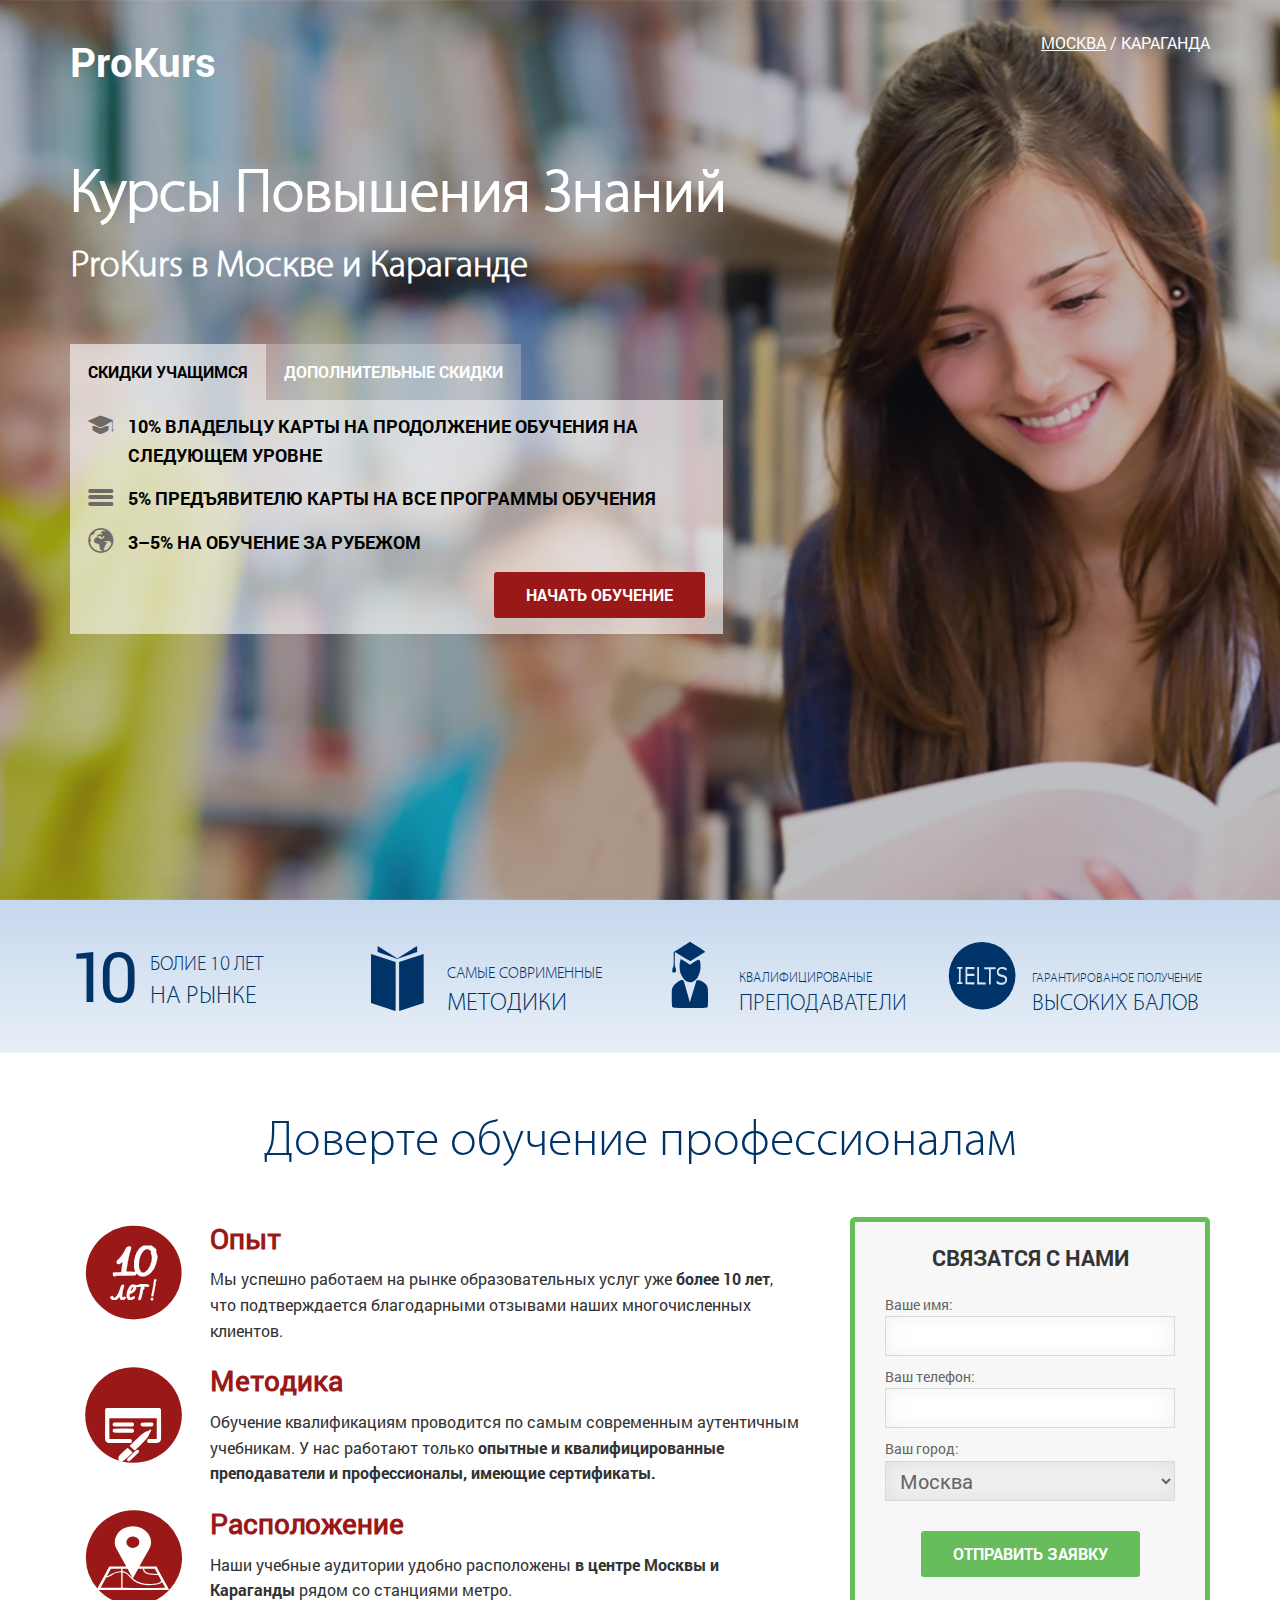
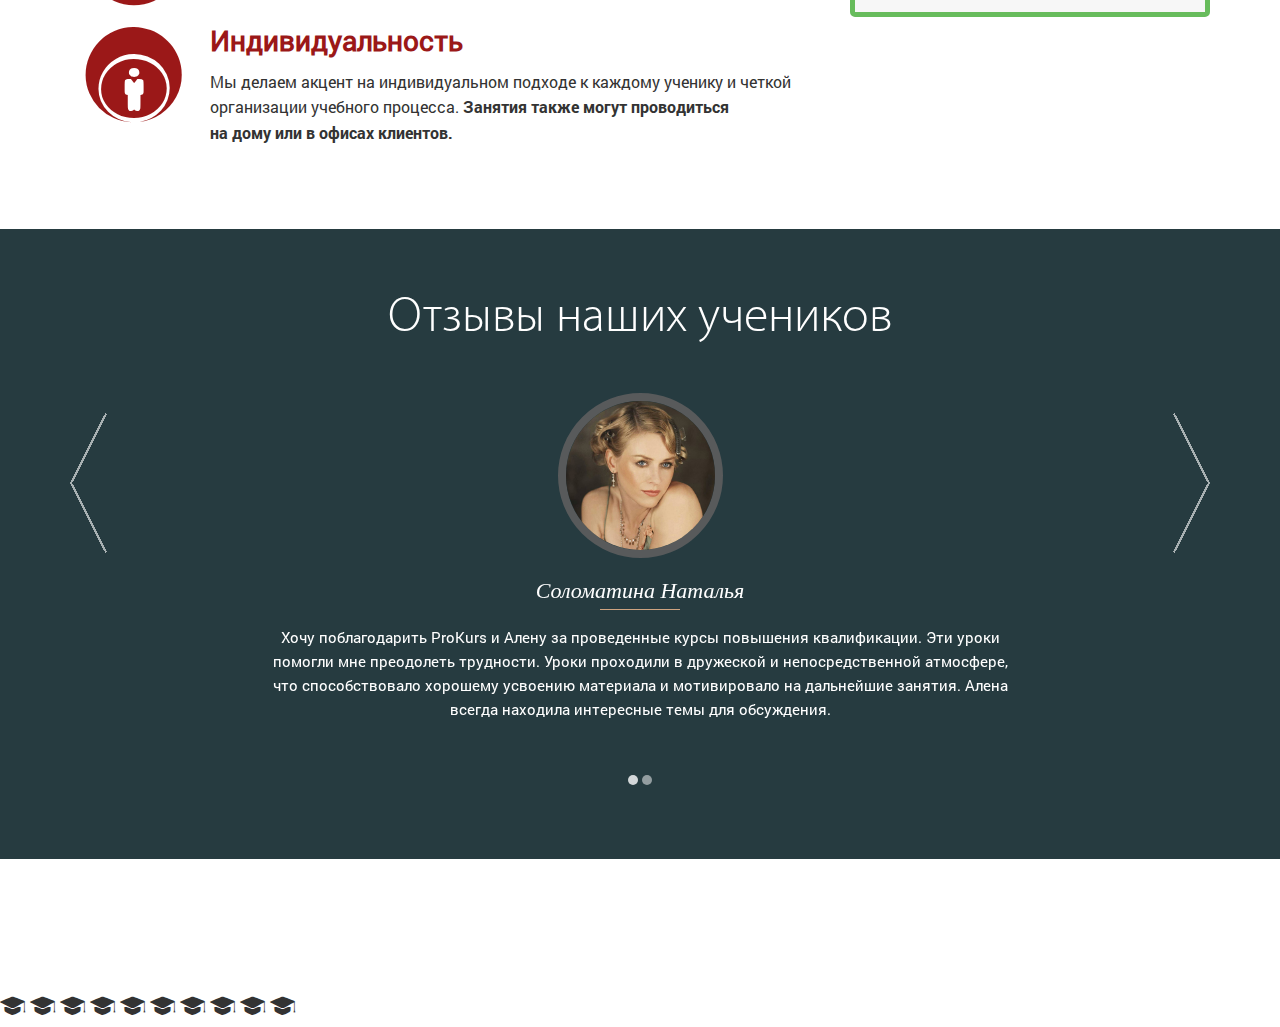
==== index.html @ f551f17d "second comm" ====
<!DOCTYPE html>
<html>
<head>

	<meta charset="utf-8" />

	<title>Заголовок</title>
	<meta content="" name="description" />
	<link rel="shortcut icon" href="favicon.png" />

	<meta http-equiv="X-UA-Compatible" content="IE=edge" />
	<meta name="viewport" content="width=device-width, initial-scale=1.0" />

	<link rel="stylesheet" href="libs/bootstrap/bootstrap-grid-3.3.2.min.css" />
	<link rel="stylesheet" href="libs/MyFonts/stylesheet.css" />
	<link rel="stylesheet" href="libs/Owl/assets/owl.carousel.min.css" />
	<link rel="stylesheet" href="libs/popap/magnific-popup.css" />
	<link rel="stylesheet" href="css/fonts.css" />
	<link rel="stylesheet" href="css/main.css" />
	<link rel="stylesheet" href="css/media.css" />

</head>
<body>
	<header>
		<div class="container">
			<div class="row">
				<div class="top_line">
					<div class="col-md-6 col-sm-6">
						<div class="logo">ProKurs</div>
					</div>
					<div class="col-md-6 col-sm-6">
						<div class="top_phone">
							<div class="wrapper">
								<div class="tabs">
									<span class="tab">Москва</span> /
									<span class="tab">Караганда</span>
								</div>
								<div class="tab_content">
									<div class="tab_item">+7 (999) 999-99-99 </div>
									<div class="tab_item">+7 (888) 888-88-88 </div>
								</div>
							</div>
						</div>
					</div>
				</div>
			</div>
			<div class="row">
				<div class="top_h clearfix">
					<div class="col-md-12">
						<h1>Курсы Повышения Знаний</h1>
						<h2>ProKurs в Москве и Караганде</h2>
					</div>
				</div>
				<div class="tabs_h clearfix">
					<div class="col-md-7">
						<div class="wrapper">
							<div class="tabs clearfix">
								<span class="tab">Скидки учащимся</span>
								<span class="tab">
									<span class="hidden-sm hidden-xs">Дополнительные скидки</span>
									<span class="hidden-md hidden-lg">Дополнительнo</span>
								</span>
							</div>
							<div class="tab_content">
								<div class="tab_item">
									<ul>
										<li><i class="my my_a"></i>10% владельцу карты на продолжение обучения на следующем уровне</li>
										<li><i class="my my_b"></i>5% предъявителю карты на все программы обучения</li>
										<li><i class="my my_c"></i>3–5% на обучение за рубежом</li>
									</ul>
								</div>
								<div class="tab_item">
									<p>Lorem ipsum dolor sit amet, consectetur adipisicing elit. Maxime, aspernatur vitae totam officia doloribus dolores fugiat. Maxime, assumenda, impedit, iste sunt nemo corrupti in illo blanditiis quasi molestias cum ipsam.</p>
								</div>
								<div class="button_wrap ">
									<a href="#" class="button btn_red">Начать обучение</a>
								</div>
							</div>
						</div>
					</div>
				</div>
			</div>
		</div>
	</header>
	<section class="s_tizers">
		<div class="container">
			<div class="row">
				<div class="col-md-3 col-sm-6">
					<div class="tiz_i">
						<i class="my">10</i>
					</div>
					<div class="tiz_des">
						<span>Болие 10 лет <strong>на рынке</strong></span>
					</div>
				</div>
				<div class="col-md-3 col-sm-6">
					<div class="tiz_i">
						<i class="my my_d"></i>
					</div>
					<div class="tiz_des">
						<span>Самые соврименные <strong>Методики</strong></span>
					</div>
				</div>
				<div class="col-md-3 col-sm-6">
					<div class="tiz_i">
						<i class="my my_e"></i>
					</div>
					<div class="tiz_des">
						<span>Квалифицированые <strong>преподаватели</strong></span>
					</div>
				</div>
				<div class="col-md-3 col-sm-6">
					<div class="tiz_i">
						<i class="my my_f"></i>
					</div>
					<div class="tiz_des">
						<span>Гарантированое получение <strong>Высоких балов</strong></span>
					</div>
				</div>
			</div>
		</div>
	</section>
	<section class="s_profi">
		<div class="container">
			<div class="row">
				<div class="col-md-12">
					<h2>Доверте обучение профессионалам</h2>
					<div class="row">
						<div class="col-md-8">
							<div class="profi_i clearfix col-md-12 col-sm-12 col-xs-6">
								<div class="row">
									<div class="profi_l col-md-2 col-sm-2">
										<i class="my my_g"></i>
									</div>
									<div class="profi_r col-md-10 col-sm-10">
										<h3>Опыт</h3>
										<p>Мы успешно работаем на рынке образовательных услуг уже <strong>более 10 лет</strong>, что подтверждается благодарными отзывами наших многочисленных клиентов.</p>
									</div>
								</div>
							</div>
							<div class="profi_i clearfix col-md-12 col-sm-12 col-xs-6">
								<div class="row">
									<div class="profi_l col-md-2 col-sm-2">
										<i class="my my_h"></i>
									</div>
									<div class="profi_r col-md-10 col-sm-10">
										<h3>Методика</h3>
										<p>Обучение квалификациям проводится по самым современным аутентичным учебникам. У нас работают только <strong>опытные и квалифицированные преподаватели и профессионалы, имеющие сертификаты.</strong></p>
									</div>
								</div>
							</div>
							<div class="profi_i clearfix col-md-12 col-sm-12 col-xs-6">
								<div class="row">
									<div class="profi_l col-md-2 col-sm-2">
										<i class="my my_i"></i>
									</div>
									<div class="profi_r col-md-10 col-sm-10">
										<h3>Расположение</h3>
										<p>Наши учебные аудитории удобно расположены <strong>в центре Москвы и Караганды</strong> рядом со станциями метро. </p>
									</div>
								</div>
							</div>
							<div class="profi_i clearfix col-md-12 col-sm-12 col-xs-6">
								<div class="row">
									<div class="profi_l col-md-2 col-sm-2">
										<i class="my my_j"></i>
									</div>
									<div class="profi_r col-md-10 col-sm-10">
										<h3>Индивидуальность</h3>
										<p>Мы делаем акцент на индивидуальном подходе к каждому ученику и четкой организации учебного процесса. <strong>Занятия также могут проводиться на дому или в офисах клиентов.</strong></p>
									</div>
								</div>
							</div>
						</div>
						<div class="col-md-4 col-sm-12 col-xs-12">							
							<form>
								<h2>Связатся с нами</h2>
								<label>
									<span>Ваше имя:</span>
									<input type="text" name="name" required/>
								</label>
								<label>
									<span>Ваш телефон:</span>
									<input type="text" name="phone" required/>
								</label>
								<label>
									<span>Ваш город:</span>
									<select name="city">
										<option>Москва</option>
										<option>Караганда</option>
									</select>
								</label>
								<div class="button_wrap">
									<button class="button btn_green">Отправить заявку</button>
								</div>
							</form>
						</div>
					</div>
				</div>
			</div>
		</div>
	</section>
	
	<section class="s_rewview s_darck" data-stellar-background-ratio="0.5">
		<div class="container">
			<div class="row">
				<div class="col-md-12">
					<h2>Отзывы наших учеников</h2>
				</div>
			</div>
			<div class="row">
				<div class="col-md-12">
					<div class="owl-carousel">
						<div class="review_item">
							<div class="img_wrap">
								<a href="img/review.jpg" class="popup"><img src="img/review.jpg" alt="alt"/></a>
								<h4>Соломатина Наталья</h4>
								<div class="hr"></div>
								<div class="row">
									<p class="col-md-8">Хочу поблагодарить ProKurs и Алену за проведенные курсы повышения квалификации. Эти уроки помогли мне преодолеть трудности. Уроки проходили в дружеской и непосредственной атмосфере, что способствовало хорошему усвоению материала и мотивировало на дальнейшие занятия. Алена всегда находила интересные темы для обсуждения.</p>
								</div>
							</div>
						</div>
						<div class="review_item">
							<div class="img_wrap">
								<a href="img/review.jpg" class="popup"><img src="img/review.jpg" alt="alt"/></a>
								<h4>Соломатина Наталья</h4>
								<div class="hr"></div>
								<div class="row">
									<p class="col-md-8">Хочу поблагодарить ProKurs и Алену за проведенные курсы повышения квалификации. Эти уроки помогли мне преодолеть трудности. Уроки проходили в дружеской и непосредственной атмосфере, что способствовало хорошему усвоению материала и мотивировало на дальнейшие занятия. Алена всегда находила интересные темы для обсуждения.</p>
								</div>
							</div>
						</div>
					</div>
				</div>
			</div>
		</div>
	</section>
	
	<section>
		
	</section>
	
	
	<i class="my my_a"></i>
	<i class="my my_a"></i>
	<i class="my my_a"></i>
	<i class="my my_a"></i>
	<i class="my my_a"></i>
	<i class="my my_a"></i>
	<i class="my my_a"></i>
	<i class="my my_a"></i>
	<i class="my my_a"></i>
	<i class="my my_a"></i>
	<div class="hidden"></div>

	<!--[if lt IE 9]>
	<script src="libs/html5shiv/es5-shim.min.js"></script>
	<script src="libs/html5shiv/html5shiv.min.js"></script>
	<script src="libs/html5shiv/html5shiv-printshiv.min.js"></script>
	<script src="libs/respond/respond.min.js"></script>
	<![endif]-->
	
	<script src="libs/jquery/jquery-1.11.2.min.js"></script>
	<script src="libs/modernizr/modernizr.js"></script>
	<script src="libs/popup/jquery.magnific-popup.min.js"></script>
	<script src="libs/stellar/jquery.stellar.min.js"></script>
	<script src="libs/Owl/owl.carousel.min.js"></script>
	
	<script src="js/common.js"></script>

	<!-- Yandex.Metrika counter --><!-- /Yandex.Metrika counter -->
	<!-- Google Analytics counter --><!-- /Google Analytics counter -->
	
</body>
</html>
---- libs/MyFonts/stylesheet.css ----
@font-face {
    font-family: 'MyFont';
    src: url('myfont-webfont.woff2') format('woff2'),
         url('myfont-webfont.woff') format('woff');
    font-weight: normal;
    font-style: normal;
}
.my {
	font-family: 'MyFont';
	font-size: 26px;
	display: inline-block;
	font-style: normal;
	text-rendering: auto;
	-webkit-font-smoothing: antialiased;
	-moz-osx-font-smoothing: grayscale;
	text-transform: none;
}
.my.my_a::before{
	content:'a';
}
.my.my_b::before{
	content:'b';
}
.my.my_c::before{
	content:'c';
}
.my.my_d::before{
	content:'d';
}
.my.my_e::before{
	content:'e';
}
.my.my_f::before{
	content:'f';
}
.my.my_g::before{
	content:'g';
}
.my.my_h::before{
	content:'h';
}
.my.my_i::before{
	content:'i';
}
.my.my_j::before{
	content:'j';
}
---- css/fonts.css ----
@font-face{font-family:"CleanvertisingLight";font-style:normal;font-weight:normal;src:url("../fonts/CleanvertisingLight/CleanvertisingLight.eot?#iefix") format("embedded-opentype"), url("../fonts/CleanvertisingLight/CleanvertisingLight.woff") format("woff"), url("../fonts/CleanvertisingLight/CleanvertisingLight.ttf") format("truetype")}@font-face{font-family:"RobotoBold";font-style:normal;font-weight:bold;src:url("../fonts/RobotoBold/RobotoBold.eot?#iefix") format("embedded-opentype"), url("../fonts/RobotoBold/RobotoBold.woff") format("woff"), url("../fonts/RobotoBold/RobotoBold.ttf") format("truetype")}@font-face{font-family:"RobotoRegular";font-style:normal;font-weight:300;src:url("../fonts/RobotoRegular/RobotoRegular.eot?#iefix") format("embedded-opentype"), url("../fonts/RobotoRegular/RobotoRegular.woff") format("woff"), url("../fonts/RobotoRegular/RobotoRegular.ttf") format("truetype")}
---- css/main.css ----
body {
  font-family: "RobotoRegular", sans-serif;
  font-weight: normal;
  font-size: 16px;
  color: #333;
  min-width: 320px;
  position: relative;
  line-height: 1.6;
  -webkit-font-smoothing: antialised; }

h1 {
  color: #fff;
  font-size: 60px;
  line-height: 56px;
  font-weight: bold;
  font-family: CleanvertisingLight, sans-serif;
  margin: 0; }

section {
  padding: 58px 0 68px; }
  section.s_darck h2, section.s_darck h3, section.s_darck p {
    color: #fff; }
  section h2 {
    color: #003469;
    font-size: 50px;
    line-height: 56px;
    margin-bottom: 50px;
    font-family: CleanvertisingLight, sans-serif;
    margin-top: 0;
    text-align: center;
    font-weight: normal; }

header {
  min-height: 640px;
  background-image: url(../img/top_bg.jpg);
  background-position: top center;
  -webkit-background-size: cover;
  background-size: cover;
  color: #fff;
  padding: 30px 0 40px; }

.logo {
  font-size: 40px;
  font-family: "RobotoBold",sans-serif; }

.top_phone {
  text-align: right; }

.tab_item {
  display: none; }

.tab_item:first-child {
  display: block; }

.top_phone .wrapper .tab {
  text-transform: uppercase;
  cursor: pointer; }

.top_phone .wrapper .active {
  text-decoration: underline; }

.top_phone .tab_item {
  display: none;
  font-size: 35px;
  font-family: "RobotoBold", sans-serif; }

.top_h {
  margin-top: 70px; }
  .top_h h2 {
    margin: 15px 0 0;
    font-family: CleanvertisingLight, sans-serif;
    font-size: 37px; }

.tabs_h {
  margin: 50px 0 0; }
  .tabs_h ul, .tabs_h li {
    list-style-type: none;
    margin: 0;
    padding: 0; }
  .tabs_h li {
    padding: 0px 40px 0;
    position: relative;
    margin: 0 0 15px 0px; }
  .tabs_h i {
    position: absolute;
    left: 0;
    top: 0px;
    line-height: 26px;
    color: #6f6a67; }
  .tabs_h .tabs .tab {
    display: inline-block;
    background-color: rgba(255, 255, 255, 0.25);
    padding: 15px 18px;
    text-transform: uppercase;
    cursor: pointer;
    float: left;
    font-family: "RobotoBold", sans-serif;
    -webkit-transition: all 0.25s ease;
    -moz-transition: all 0.25s ease;
    -o-transition: all 0.25s ease;
    transition: all 0.25s ease; }
    .tabs_h .tabs .tab.active {
      background-color: rgba(255, 255, 255, 0.6);
      color: #000; }
  .tabs_h .tab_content {
    background-color: rgba(255, 255, 255, 0.6);
    padding: 12px 18px 16px;
    font-family: "RobotoBold", sans-serif;
    font-size: 18px;
    color: #000;
    text-transform: uppercase; }

.button {
  border: none;
  cursor: pointer;
  display: inline-block;
  height: 46px;
  line-height: 46px;
  padding: 0 32px;
  background-color: #000;
  text-transform: uppercase;
  text-align: center;
  color: #fff;
  border-radius: 3px;
  font-size: 16px;
  font-family: "RobotoBold", sans-serif; }
  .button.btn_red {
    background-color: #9B1818; }
  .button.btn_green {
    background-color: #67bc5c; }
  .button.btn_white {
    background-color: #fff;
    color: #000; }

.button_wrap {
  text-align: right; }

a.button {
  color: #fff;
  text-decoration: none; }

.s_tizers {
  background-color: #c6d8ee;
  background-image: -webkit-linear-gradient(#c6d8ee, #e8eff7);
  background-image: -webkit-gradient(linear, left top, left bottom, from(#c6d8ee), to(#e8eff7));
  background-image: -o-linear-gradient(#c6d8ee, #e8eff7);
  background-image: linear-gradient(#c6d8ee, #e8eff7);
  color: #003469;
  font-family: "CleanvertisingLight", sans-serif;
  text-transform: uppercase;
  padding: 40px 0px 0px; }
  .s_tizers span {
    font-size: 14px;
    display: block; }
    .s_tizers span strong {
      font-size: 23px;
      font-weight: normal;
      display: block; }
  .s_tizers .row > div {
    margin-bottom: 35px; }

.tiz_i,
.tiz_des {
  display: inline-block;
  vertical-align: bottom; }

.tiz_i i {
  font-size: 70px;
  line-height: 70px;
  margin-right: 10px; }

.s_tizers .row > div:nth-child(1) i {
  font-family: "RobotoRegular", sans-serif;
  letter-spacing: -10px;
  margin: 0 18px 0 0; }

.s_tizers .row > div:nth-child(1) strong {
  font-size: 25px;
  line-height: 30px; }

.s_tizers .row > div:nth-child(1) span {
  font-size: 20px;
  line-height: 35px; }

.s_tizers .row > div:nth-child(2) strong {
  font-size: 25px;
  line-height: 31px; }

.s_tizers .row > div:nth-child(2) span {
  font-size: 16px;
  line-height: 21pxpx; }

.s_tizers .row > div:nth-child(2) i {
  position: relative;
  bottom: -3px; }

.s_tizers .row > div:nth-child(3) strong {
  line-height: 30px; }

.s_tizers .row > div:nth-child(3) span {
  line-height: 20px; }

.s_tizers .row > div:nth-child(4) strong {
  font-size: 23px;
  line-height: 30px; }

.s_tizers .row > div:nth-child(4) span {
  font-size: 13px;
  line-height: 19px; }

p strong {
  font-family: "RobotoBold",sans-serif;
  font-weight: normal; }

.profi_l {
  color: #9B1818; }
  .profi_l i {
    font-size: 100px;
    line-height: 110px; }

.profi_r h3 {
  display: inline-block;
  margin: 0;
  color: #9B1818;
  font-size: 28px; }

.profi_r p {
  margin-top: 5px; }

form {
  background-color: #F7F7F7;
  padding: 25px 30px;
  border: 5px #67bc5c solid;
  border-radius: 5px; }
  form h2 {
    text-transform: uppercase;
    font-family: "RobotoBold",sans-serif;
    margin: 0 0 25px;
    font-size: 22px;
    color: #333;
    line-height: 22px; }
  form label {
    display: block;
    margin-bottom: 10px;
    font-size: 14px;
    color: #666; }
    form label input,
    form label select {
      display: block;
      line-height: 40;
      height: 40px;
      border: #d9d9d9 1px solid;
      -webkit-box-shadow: 0 0 20px rgba(0, 0, 0, 0.06) inset;
      box-shadow: 0 0 20px rgba(0, 0, 0, 0.06) inset;
      width: 100%;
      text-indent: 10px;
      font-size: 20px; }
      form label input:focus,
      form label select:focus {
        -webkit-box-shadow: #67bc5c 0 0 0 2px;
        box-shadow: #67bc5c 0 0 0 2px;
        border-radius: 2px;
        border-color: #67bc5c; }
  form .button_wrap {
    text-align: center;
    margin: 30px 0 10px; }

.s_rewview {
  background-image: url(../img/middle_bg.jpg);
  background-repeat: no-repeat;
  background-attachment: fixed;
  min-height: 500px;
  background-position: top center;
  background-size: cover;
  background-color: #263b40; }

.review_item {
  color: #fff;
  text-align: center; }
  .review_item h4 {
    font-family: "Times New Roman", serif;
    font-size: 22px;
    font-style: italic;
    font-weight: normal;
    margin: 15px 0 0; }
  .review_item p {
    display: inline-block;
    float: none;
    margin: 30 0 0;
    font-size: 15px; }
  .review_item .img_wrap {
    text-align: center; }
    .review_item .img_wrap img {
      width: 165px;
      height: 165px;
      display: inline-block;
      border-radius: 50%;
      border: #585A5B 8px solid; }

body input:focus:required:invalid,
body textarea:focus:required:invalid {
  color: red;
  -webkit-box-shadow: #9B1818 0 0 0 2px;
  box-shadow: #9B1818 0 0 0 2px;
  border-color: #9B1818; }

body input:required:valid,
body textarea:required:valid {
  color: green; }

.hidden {
  display: none; }

.hr {
  width: 80px;
  height: 1px;
  background-color: #CEA380;
  margin: auto; }

.owl-nav div {
  width: 37px;
  height: 140px;
  background-image: url(../img/11.png);
  top: 20px;
  position: absolute;
  opacity: .6; }
  .owl-nav div:hover {
    opacity: 1; }
  .owl-nav div.owl-next {
    right: 0;
    background-position: top right; }

.owl-dots {
  width: 100%;
  margin: 30px 0 0;
  text-align: center; }
  .owl-dots .owl-dot {
    width: 10px;
    height: 10px;
    background-color: #fff;
    display: inline-block;
    margin: 0 2px;
    border-radius: 50%;
    opacity: .5; }
    .owl-dots .owl-dot.active {
      opacity: .8; }
---- css/media.css ----
/*==========  Desktop First Method  ==========*/

/* Large Devices, Wide Screens */
@media only screen and (max-width : 1200px) {
.s_tizers .row > div {
		text-align: center;
	}
.tiz_des{
	display: block;
	margin-top: 10px;
	}
}

/* Medium Devices, Desktops */
@media only screen and (max-width : 992px) {
	.s_tizers .row > div{
		text-align: left;
	}
	.tiz_des{
		display: inline-block;
		margin-top: 10px;
	}
	.profi_i:last-child{
		margin-bottom: 30px;
	}
}

/* Small Devices, Tablets */
@media only screen and (max-width : 768px) {
	.top_phone, .logo , .top_h h1, .top_h h2 {
		text-align: center;
	}
	.logo{
		margin-bottom: 20px;
	}
	.top_phone .tab_item {
		font-size: 30px;
	}
	
}

@media only screen and (max-width : 600px) {
	.profi_i{
		width: 100%;
		text-align: center;
		margin-bottom: 25px;
	}
	
}

/* Extra Small Devices, Phones */
@media only screen and (max-width : 480px) {
	.top_h{
		margin: 30px 0 0;
	}
	.top_h h1 {
		line-height: 50px;
		font-size: 50px;
	}
	.top_h h2{
		font-size: 28px;
	}
	.tabs_h .tabs .tab{
		font-size: 12px;
		padding: 15px 15px;
	}
	.button_wrap{
		text-align: center;
	}
	.s_profi h2{
		font-size: 38px;
		line-height: 42px;
	}
	
}

/* Custom, iPhone Retina */
@media only screen and (max-width : 320px) {

}


/*==========  Mobile First Method  ==========*/

/* Custom, iPhone Retina */
@media only screen and (min-width : 320px) {

}

/* Extra Small Devices, Phones */
@media only screen and (min-width : 480px) {

}

/* Small Devices, Tablets */
@media only screen and (min-width : 768px) {

}

/* Medium Devices, Desktops */
@media only screen and (min-width : 992px) {

}

 /* Large Devices, Wide Screens */
@media only screen and (min-width : 1200px) {

}
@media only screen and (min-height : 1000px) and (min-width : 1900px) {
	.tabs_h{
		position: absolute;
		bottom: 80px;
	}
	.tabs_h > div{
		width: 100%;
		max-width: 641px;
	}
	.top_h {
    margin-top: 150px;
	}
}
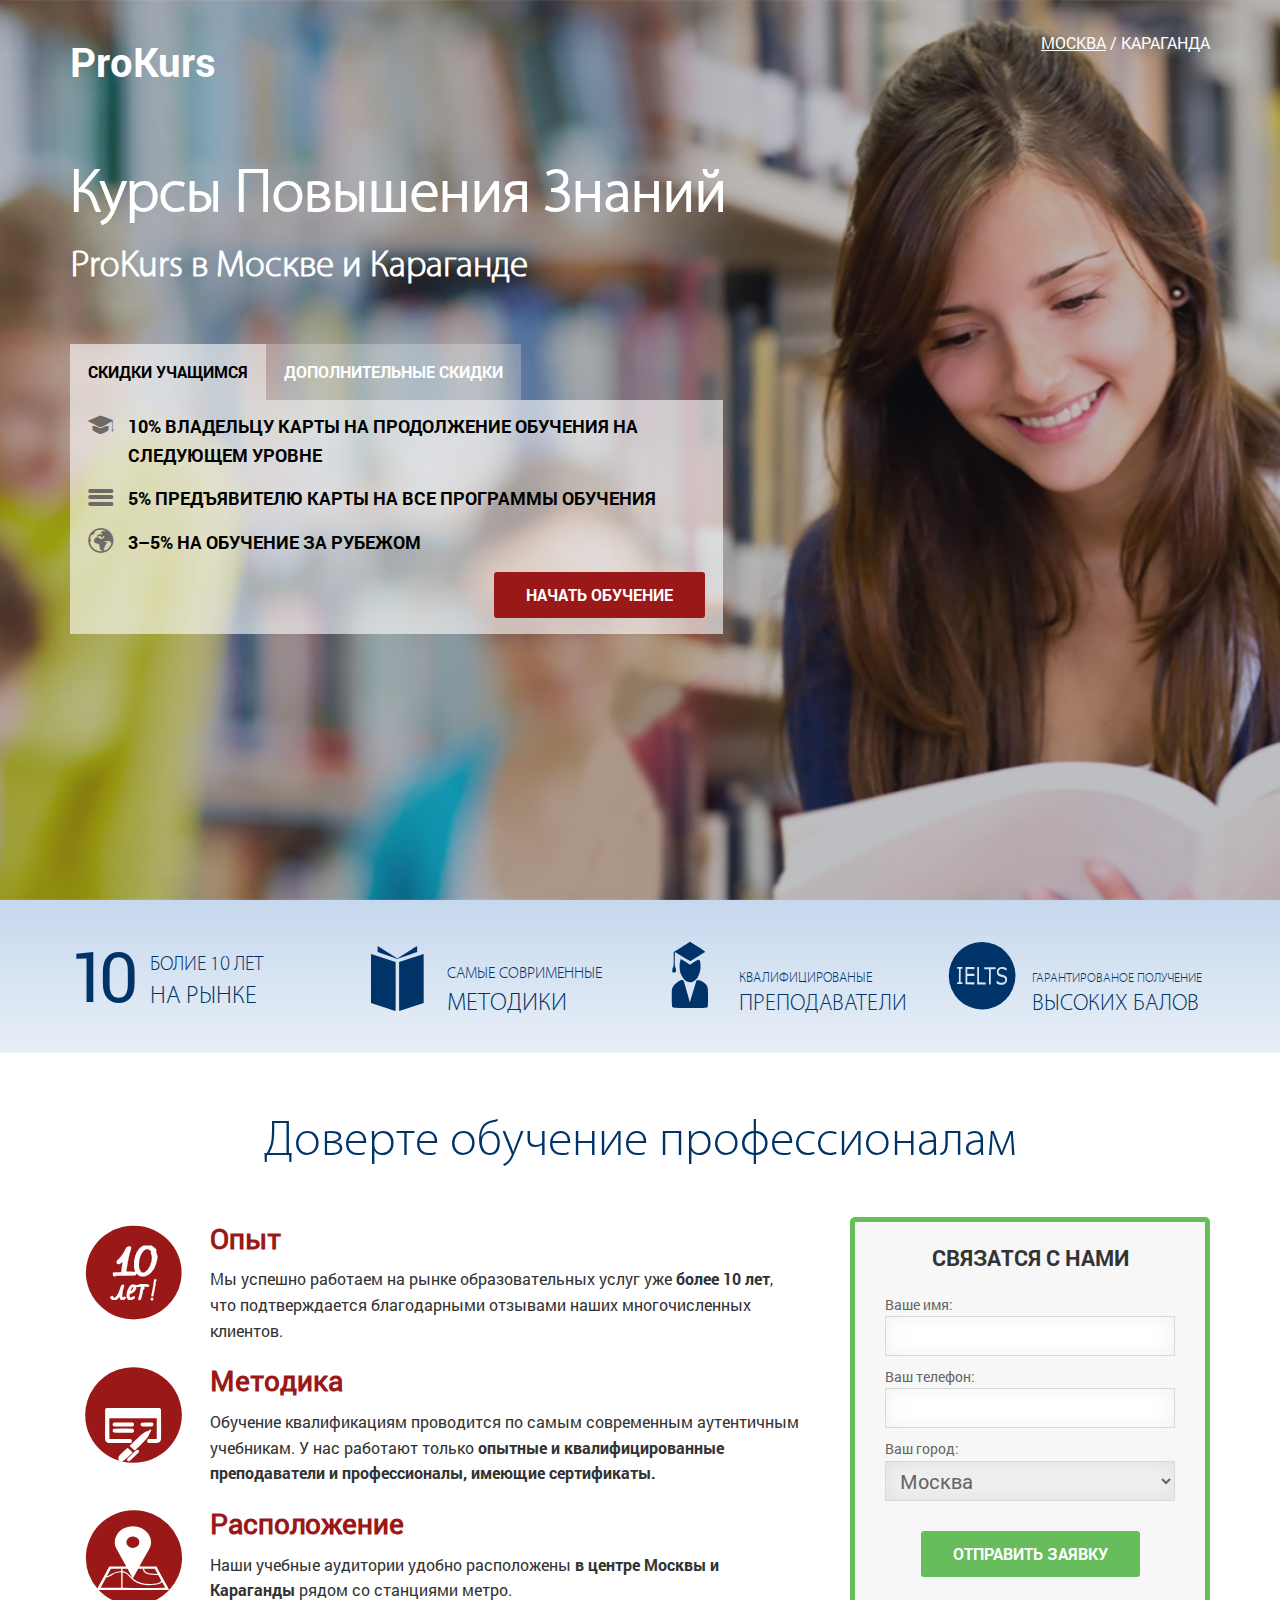
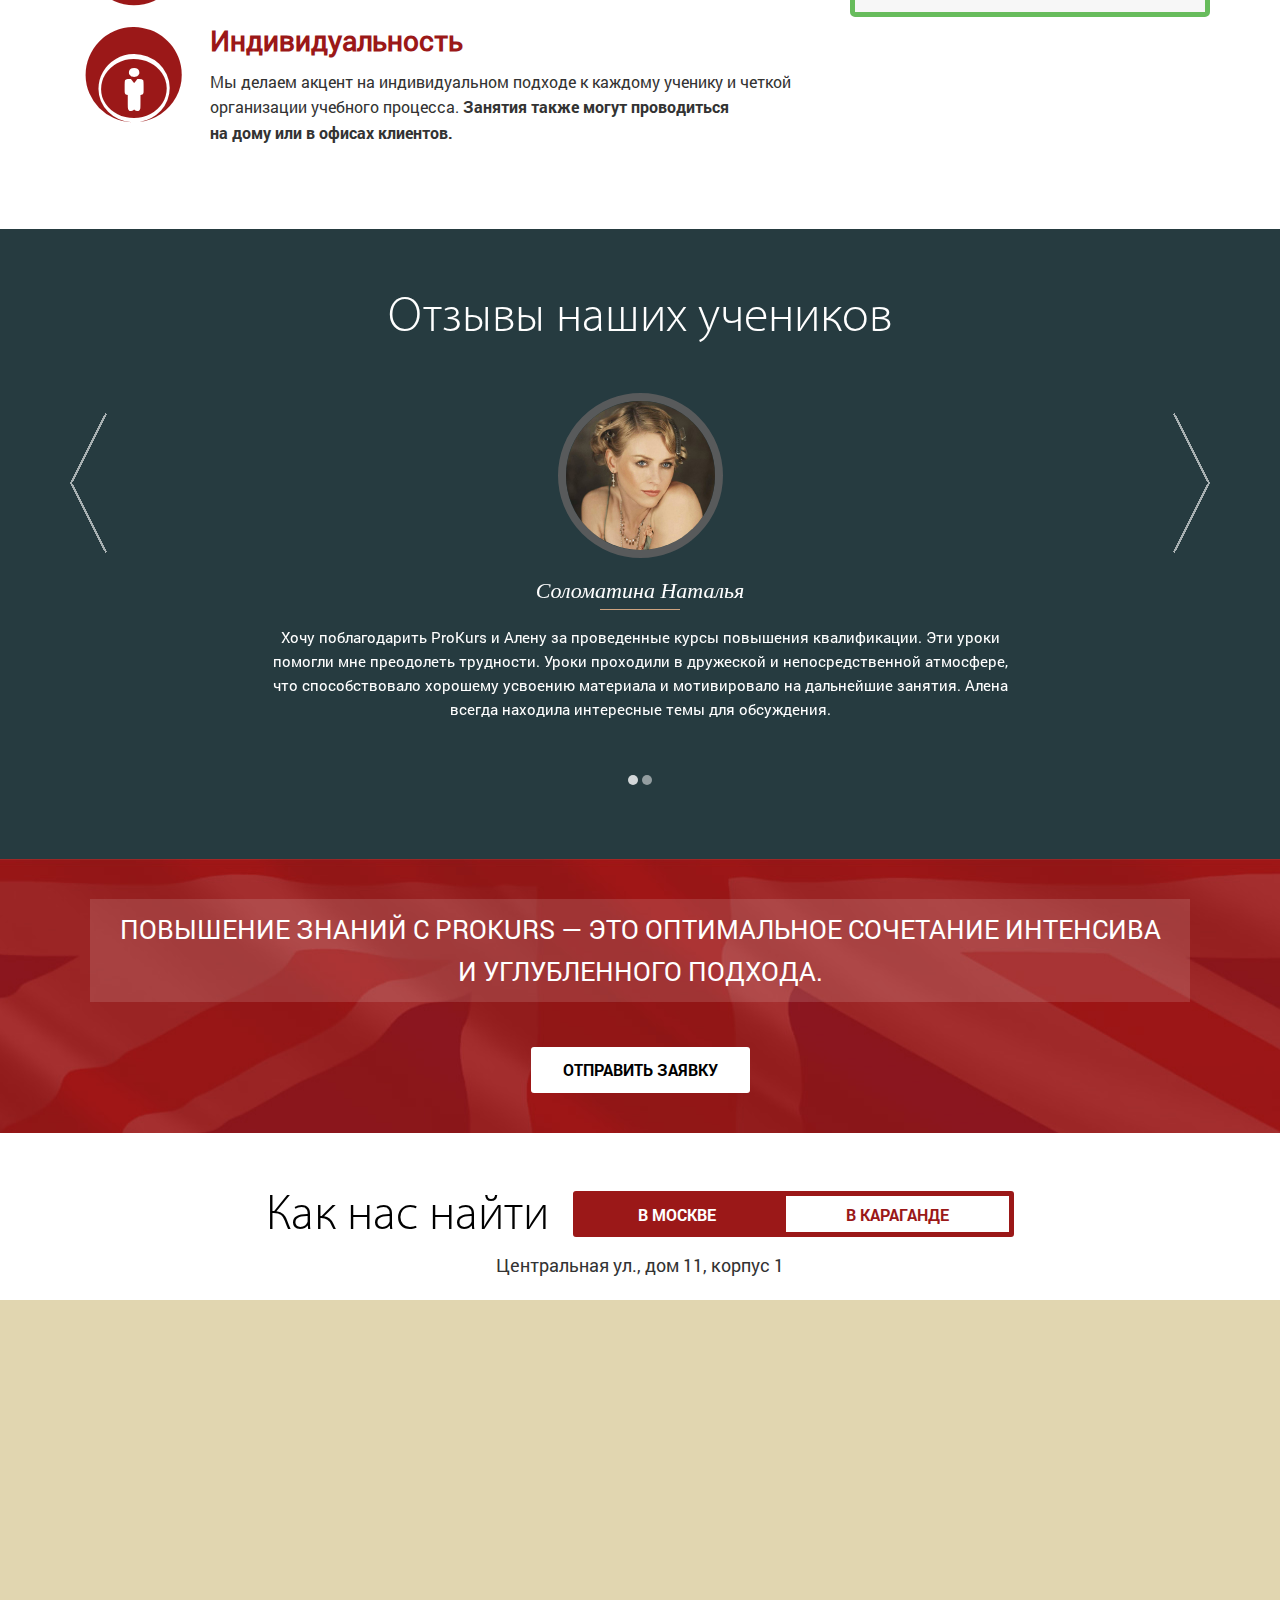
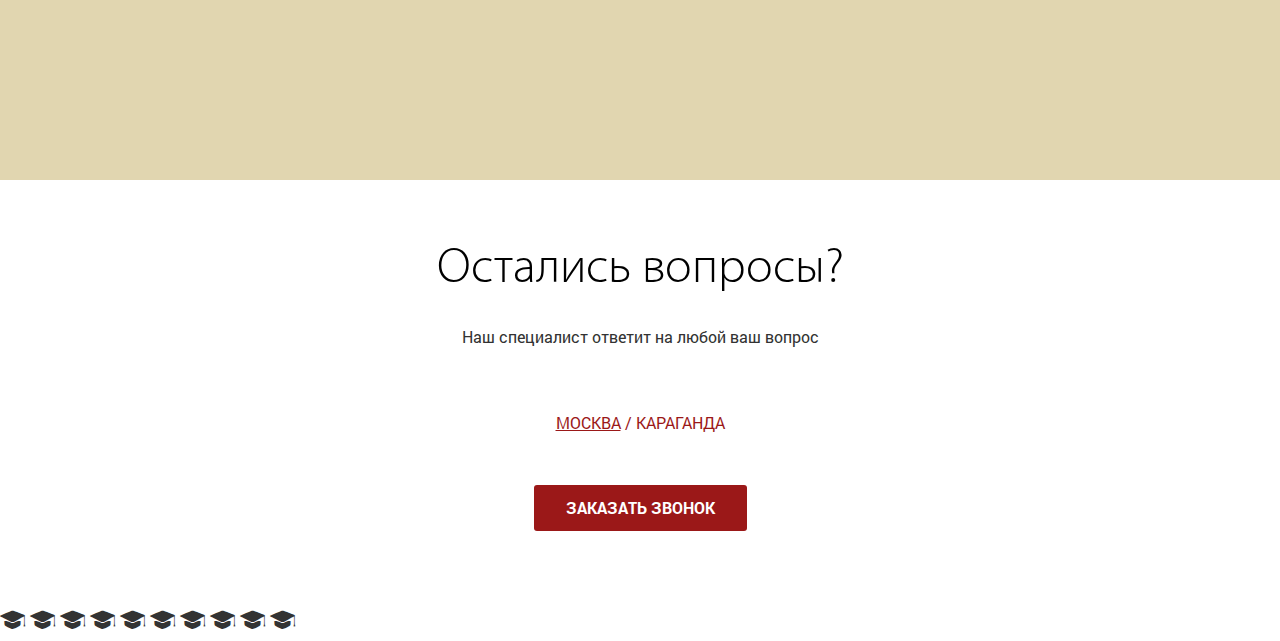
==== commit 17f9633e: "third commm" ====
--- a/index.html
+++ b/index.html
@@ -237,10 +237,63 @@
 		</div>
 	</section>
 	
-	<section>
+	<section class="s_back s_darck">
+		<div class="container">
+			<div class="row ">
+				<div class="col-md-12">
+					<h3>Повышение знаний с ProKurs — это оптимальное сочетание интенсива и углубленного подхода.</h3>
+					<a href="" class="button btn_white">Отправить заявку</a>
+				</div>
+			</div>
+		</div>
+	</section>
+	<section class="s_contacts">
+		<div class="contacts_top">
+			<h2>Как нас найти</h2>
+			<div class="tabs">
+				<span class="tab button btn_white">В Москве</span>
+				<span class="tab button btn_white">В Караганде</span>
+			</div>
+		</div> 
+		<div class="wrapper clearfix">
+			<div class="tab_content">
+				<div class="tab_item">Центральная ул., дом 11, корпус 1
+					<div class="map">
+						<div class="hidden"><script type="text/javascript" charset="utf-8" async src="https://api-maps.yandex.ru/services/constructor/1.0/js/?um=constructor%3A5f83055cc8ac81315e233e34c530a2b68f0acd93d1672ec694ef0ad80e716f36&amp;height=480&amp;lang=ru_RU&amp;scroll=true"></script></div>
+					</div>
+				</div>
+				<div class="tab_item">Центральная ул., дом 22, корпус 2
+					<div class="map">
+						<div class="hidden"><script type="text/javascript" charset="utf-8" async src="https://api-maps.yandex.ru/services/constructor/1.0/js/?um=constructor%3Aa96e40e764acd1d3e8313b34604527d06e8fec78892b129d529aa509dab8bbb0&amp;height=480&amp;lang=ru_RU&amp;scroll=true"></script></div>
+					</div>
+				</div>
+			</div>
+		</div>
 		
 	</section>
-	
+	<footer>
+		<div class="container">
+			<div class="row">
+				<div class="col-md-12">
+					<h2>Остались вопросы?</h2>
+					<p>Наш специалист ответит на любой ваш вопрос</p>
+					<div class="bottom_phone">
+						<div class="wrapper">
+							<div class="tabs">
+								<span class="tab">Москва</span> /
+								<span class="tab">Караганда</span>
+							</div>
+							<div class="tab_content">
+								<div class="tab_item">+7 (999) 999-99-99 </div>
+								<div class="tab_item">+7 (888) 888-88-88 </div>
+							</div>
+						</div>
+					</div>
+					<a href="#" class="button btn_red">Заказать звонок</a>
+				</div>
+			</div>
+		</div>
+	</footer>
 	
 	<i class="my my_a"></i>
 	<i class="my my_a"></i>
--- a/css/main.css
+++ b/css/main.css
@@ -16,11 +16,16 @@
   font-family: CleanvertisingLight, sans-serif;
   margin: 0; }
 
-section {
+section,
+footer {
   padding: 58px 0 68px; }
-  section.s_darck h2, section.s_darck h3, section.s_darck p {
+  section.s_darck h2, section.s_darck h3, section.s_darck p,
+  footer.s_darck h2,
+  footer.s_darck h3,
+  footer.s_darck p {
     color: #fff; }
-  section h2 {
+  section h2,
+  footer h2 {
     color: #003469;
     font-size: 50px;
     line-height: 56px;
@@ -46,20 +51,28 @@
 .top_phone {
   text-align: right; }
 
+.bottom_phone {
+  text-align: center;
+  margin-top: 60px;
+  color: #9B1818; }
+
 .tab_item {
   display: none; }
 
 .tab_item:first-child {
   display: block; }
 
-.top_phone .wrapper .tab {
+.top_phone .wrapper .tab,
+.bottom_phone .wrapper .tab {
   text-transform: uppercase;
   cursor: pointer; }
 
-.top_phone .wrapper .active {
+.top_phone .wrapper .active,
+.bottom_phone .wrapper .active {
   text-decoration: underline; }
 
-.top_phone .tab_item {
+.top_phone .tab_item,
+.bottom_phone .tab_item {
   display: none;
   font-size: 35px;
   font-family: "RobotoBold", sans-serif; }
@@ -344,3 +357,65 @@
     opacity: .5; }
     .owl-dots .owl-dot.active {
       opacity: .8; }
+
+.s_back {
+  background-image: url(../img/red_bg.jpg);
+  background-position: top center;
+  text-align: center;
+  padding: 40px 0; }
+  .s_back h3 {
+    margin: 0 20px 45px;
+    text-transform: uppercase;
+    font-weight: normal;
+    font-size: 26px;
+    text-align: center;
+    background-color: rgba(255, 255, 255, 0.13);
+    padding: 10px 0; }
+  .s_back .button {
+    margin: auto; }
+
+.s_contacts {
+  padding-bottom: 0;
+  text-align: center; }
+  .s_contacts .wrapper {
+    margin-top: 15px;
+    font-size: 18px; }
+  .s_contacts h2 {
+    color: #000;
+    display: inline-block;
+    vertical-align: middle;
+    margin-bottom: 0;
+    height: 45px;
+    line-height: 45px; }
+  .s_contacts .tabs {
+    display: inline-block;
+    vertical-align: middle;
+    height: 45px;
+    line-height: 45px;
+    margin-left: 20px; }
+    .s_contacts .tabs .tab {
+      float: left;
+      padding: 0 60px;
+      border: 5px #9B1818 solid;
+      line-height: 38px;
+      color: #9B1818; }
+      .s_contacts .tabs .tab:first-child {
+        border-radius: 3px 0 0 3px; }
+      .s_contacts .tabs .tab:last-child {
+        border-radius: 0  3px 3px 0; }
+      .s_contacts .tabs .tab.active {
+        background-color: #9B1818;
+        color: #fff; }
+
+.map {
+  margin-top: 20px;
+  min-height: 480px;
+  background-color: #E1D6B0; }
+
+footer {
+  text-align: center; }
+  footer h2 {
+    color: #000;
+    margin-bottom: 30px; }
+  footer a {
+    margin-top: 50px; }
--- a/css/media.css
+++ b/css/media.css
@@ -36,7 +36,9 @@
 	.top_phone .tab_item {
 		font-size: 30px;
 	}
-	
+.s_contacts h2{
+	margin-bottom: 20px;
+	}
 }
 
 @media only screen and (max-width : 600px) {
@@ -71,7 +73,9 @@
 		font-size: 38px;
 		line-height: 42px;
 	}
-	
+.s_contacts .tabs .tab{
+	padding: 0 20px;
+	}
 }
 
 /* Custom, iPhone Retina */
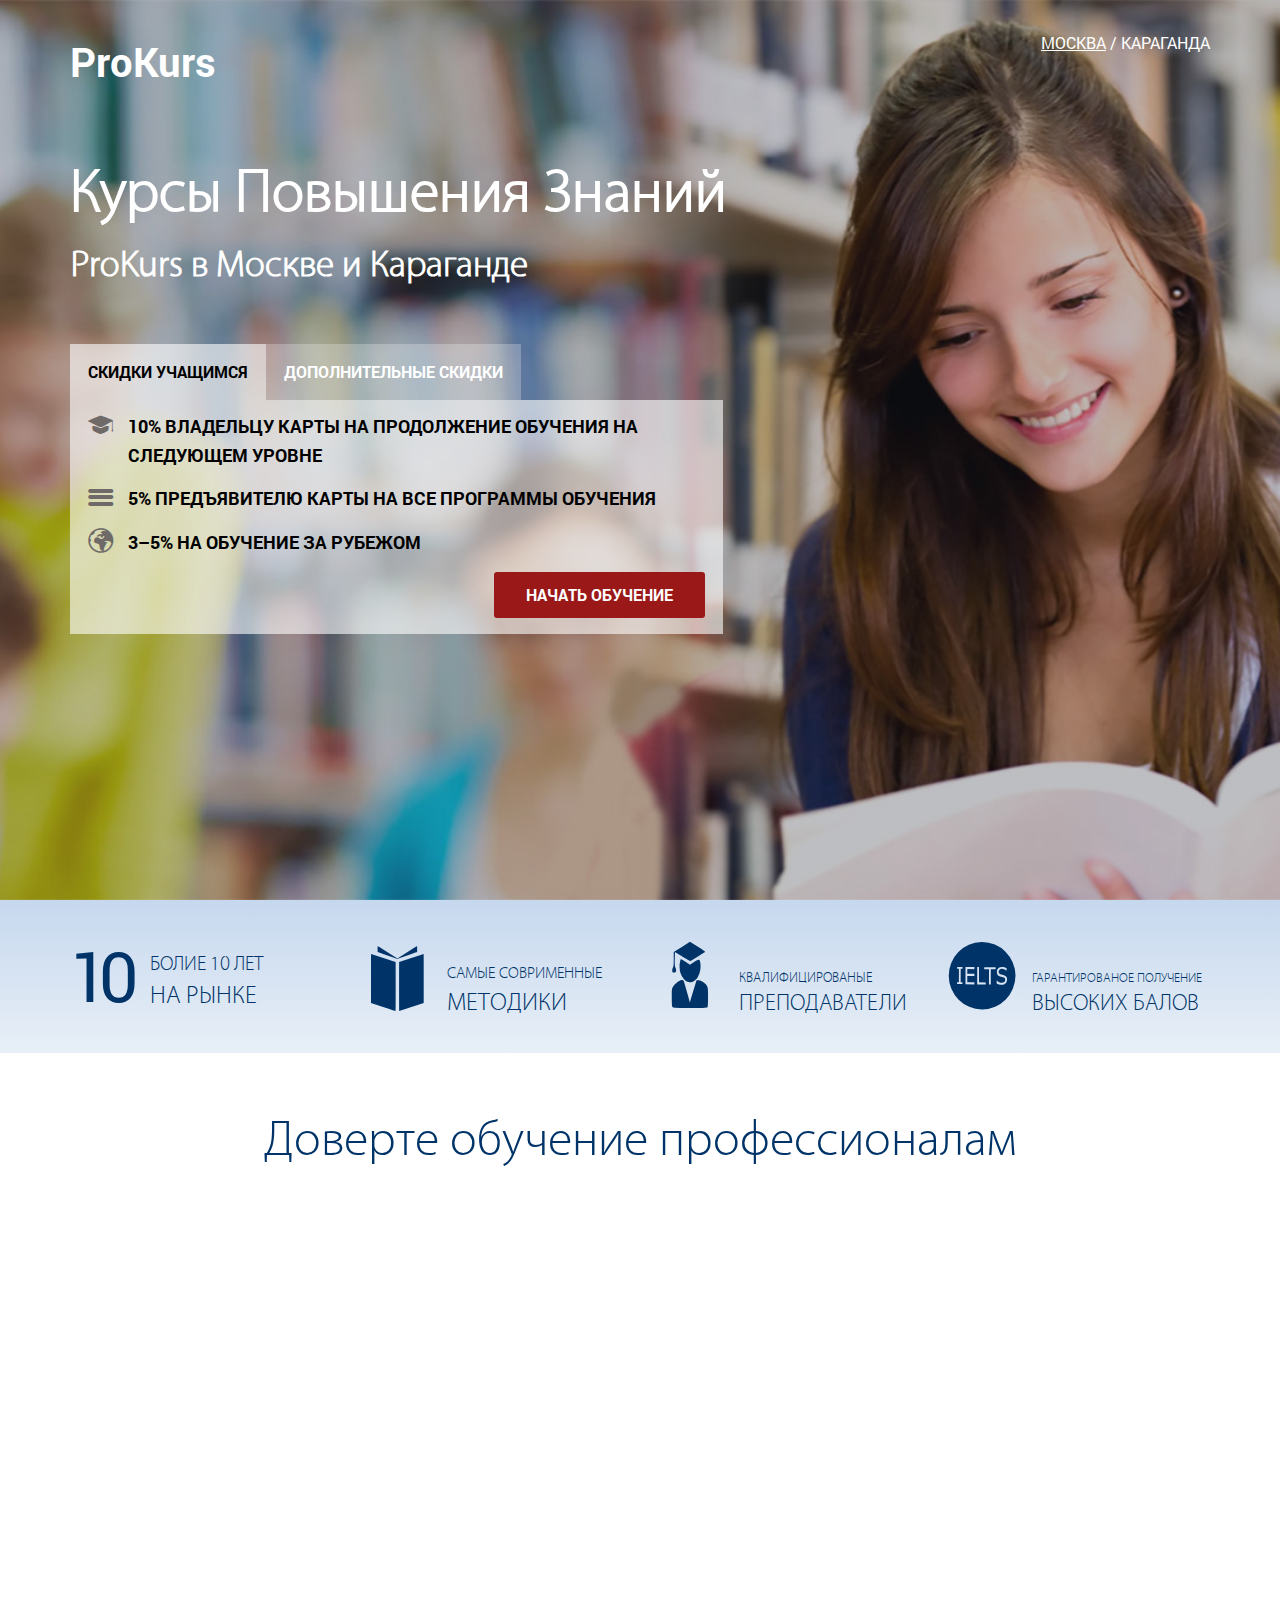
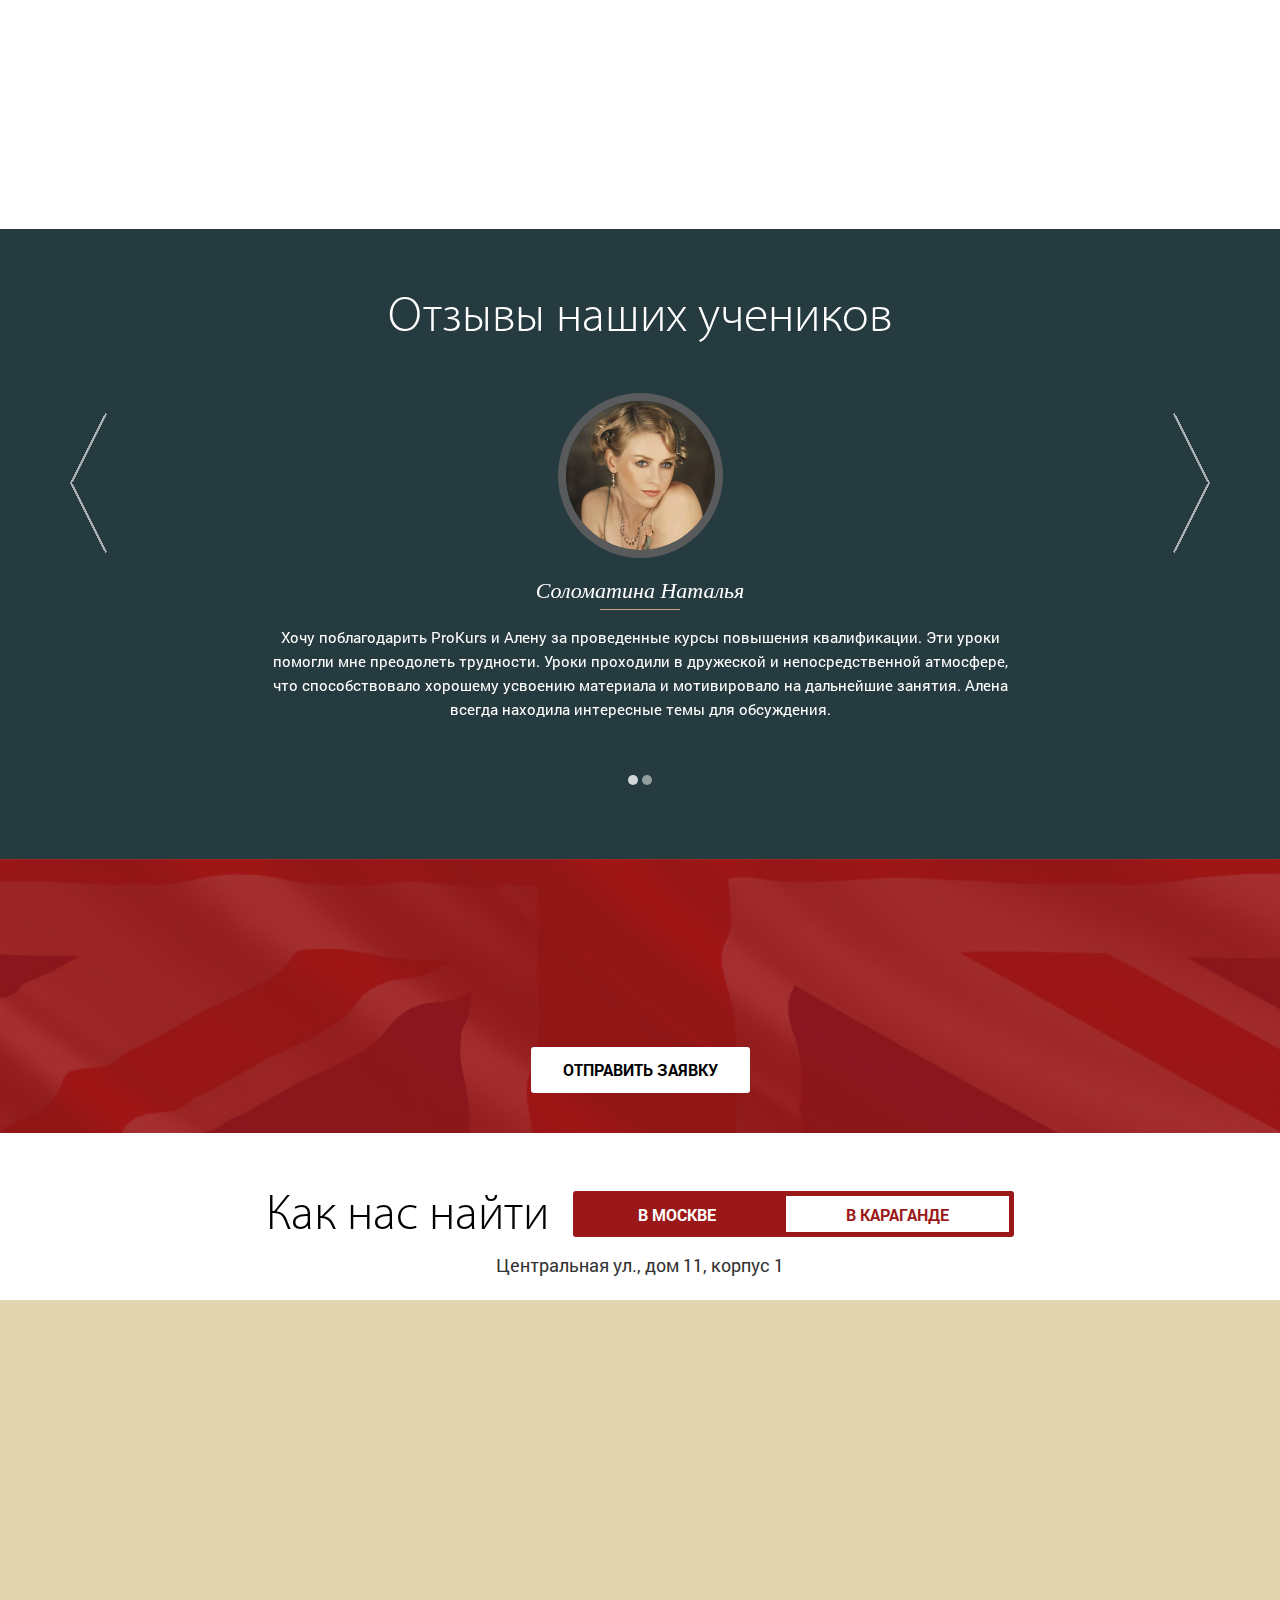
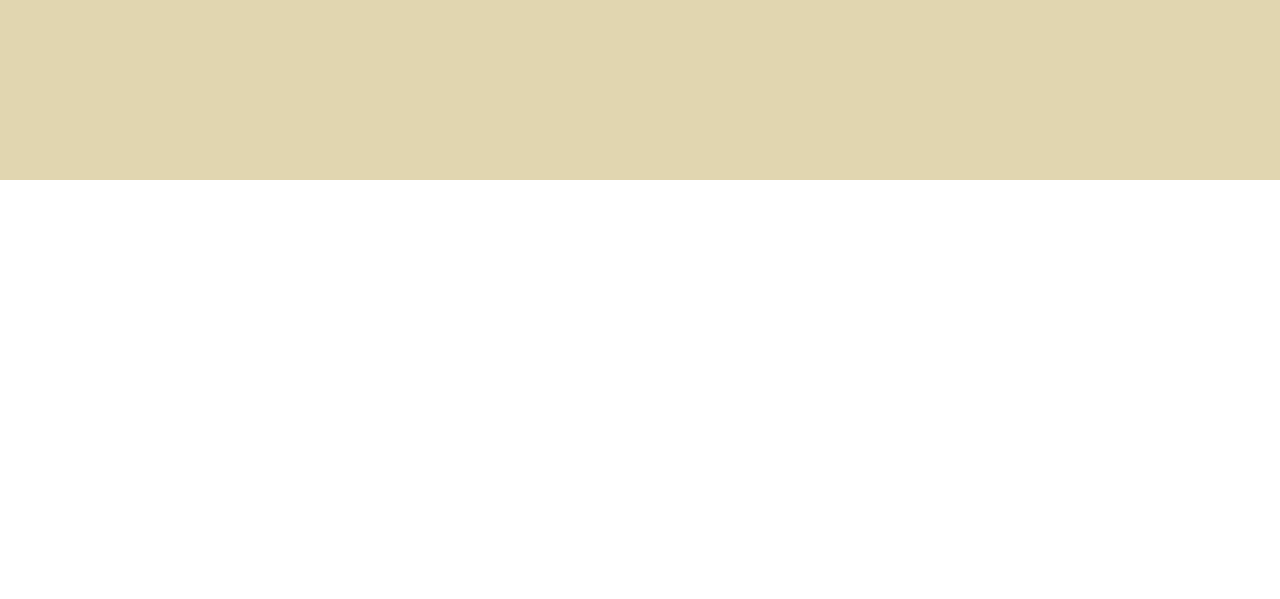
==== commit a5554e5e: "last com" ====
--- a/index.html
+++ b/index.html
@@ -14,10 +14,12 @@
 	<link rel="stylesheet" href="libs/bootstrap/bootstrap-grid-3.3.2.min.css" />
 	<link rel="stylesheet" href="libs/MyFonts/stylesheet.css" />
 	<link rel="stylesheet" href="libs/Owl/assets/owl.carousel.min.css" />
-	<link rel="stylesheet" href="libs/popap/magnific-popup.css" />
+	<link rel="stylesheet" href="libs/popup/magnific-popup.css" />
 	<link rel="stylesheet" href="css/fonts.css" />
 	<link rel="stylesheet" href="css/main.css" />
 	<link rel="stylesheet" href="css/media.css" />
+	<link rel="stylesheet" href="libs/fancybox/jquery.fancybox.css" />
+	<link rel="stylesheet" href="libs/animate/animate.min.css" />
 
 </head>
 <body>
@@ -73,7 +75,7 @@
 									<p>Lorem ipsum dolor sit amet, consectetur adipisicing elit. Maxime, aspernatur vitae totam officia doloribus dolores fugiat. Maxime, assumenda, impedit, iste sunt nemo corrupti in illo blanditiis quasi molestias cum ipsam.</p>
 								</div>
 								<div class="button_wrap ">
-									<a href="#" class="button btn_red">Начать обучение</a>
+									<a href="#hidden_form" class="button btn_red popup_c">Начать обучение</a>
 								</div>
 							</div>
 						</div>
@@ -242,7 +244,7 @@
 			<div class="row ">
 				<div class="col-md-12">
 					<h3>Повышение знаний с ProKurs — это оптимальное сочетание интенсива и углубленного подхода.</h3>
-					<a href="" class="button btn_white">Отправить заявку</a>
+					<a href="#hidden_form" class="button btn_white popup_c">Отправить заявку</a>
 				</div>
 			</div>
 		</div>
@@ -289,24 +291,36 @@
 							</div>
 						</div>
 					</div>
-					<a href="#" class="button btn_red">Заказать звонок</a>
+					<a href="#hidden_form" class="button btn_red popup_c">Заказать звонок</a>
 				</div>
 			</div>
 		</div>
 	</footer>
 	
-	<i class="my my_a"></i>
-	<i class="my my_a"></i>
-	<i class="my my_a"></i>
-	<i class="my my_a"></i>
-	<i class="my my_a"></i>
-	<i class="my my_a"></i>
-	<i class="my my_a"></i>
-	<i class="my my_a"></i>
-	<i class="my my_a"></i>
-	<i class="my my_a"></i>
-	<div class="hidden"></div>
-
+	<div class="hidden">
+		<form id="hidden_form">
+			<h2>Связатся с нами</h2>
+			<label>
+				<span>Ваше имя:</span>
+				<input type="text" name="name" required/>
+			</label>
+			<label>
+				<span>Ваш телефон:</span>
+				<input type="text" name="phone" required/>
+			</label>
+			<label>
+				<span>Ваш город:</span>
+				<select name="city">
+					<option>Москва</option>
+					<option>Караганда</option>
+				</select>
+			</label>
+			<div class="button_wrap">
+				<button class="button btn_green">Отправить заявку</button>
+			</div>
+		</form>
+	</div>
+	
 	<!--[if lt IE 9]>
 	<script src="libs/html5shiv/es5-shim.min.js"></script>
 	<script src="libs/html5shiv/html5shiv.min.js"></script>
@@ -319,6 +333,9 @@
 	<script src="libs/popup/jquery.magnific-popup.min.js"></script>
 	<script src="libs/stellar/jquery.stellar.min.js"></script>
 	<script src="libs/Owl/owl.carousel.min.js"></script>
+	<script src="libs/fancybox/jquery.fancybox.pack.js"></script>
+	<script src="libs/animate/animate-css.js"></script>
+	<script src="libs/waypoints/waypoints.min.js"></script>
 	
 	<script src="js/common.js"></script>
 
--- a/css/main.css
+++ b/css/main.css
@@ -6,7 +6,8 @@
   min-width: 320px;
   position: relative;
   line-height: 1.6;
-  -webkit-font-smoothing: antialised; }
+  -webkit-font-smoothing: antialised;
+  overflow-x: hidden; }
 
 h1 {
   color: #fff;
@@ -419,3 +420,11 @@
     margin-bottom: 30px; }
   footer a {
     margin-top: 50px; }
+
+#hidden_form {
+  max-width: 420px;
+  margin: auto;
+  position: relative; }
+  #hidden_form h2 {
+    text-align: center;
+    font-weight: normal; }
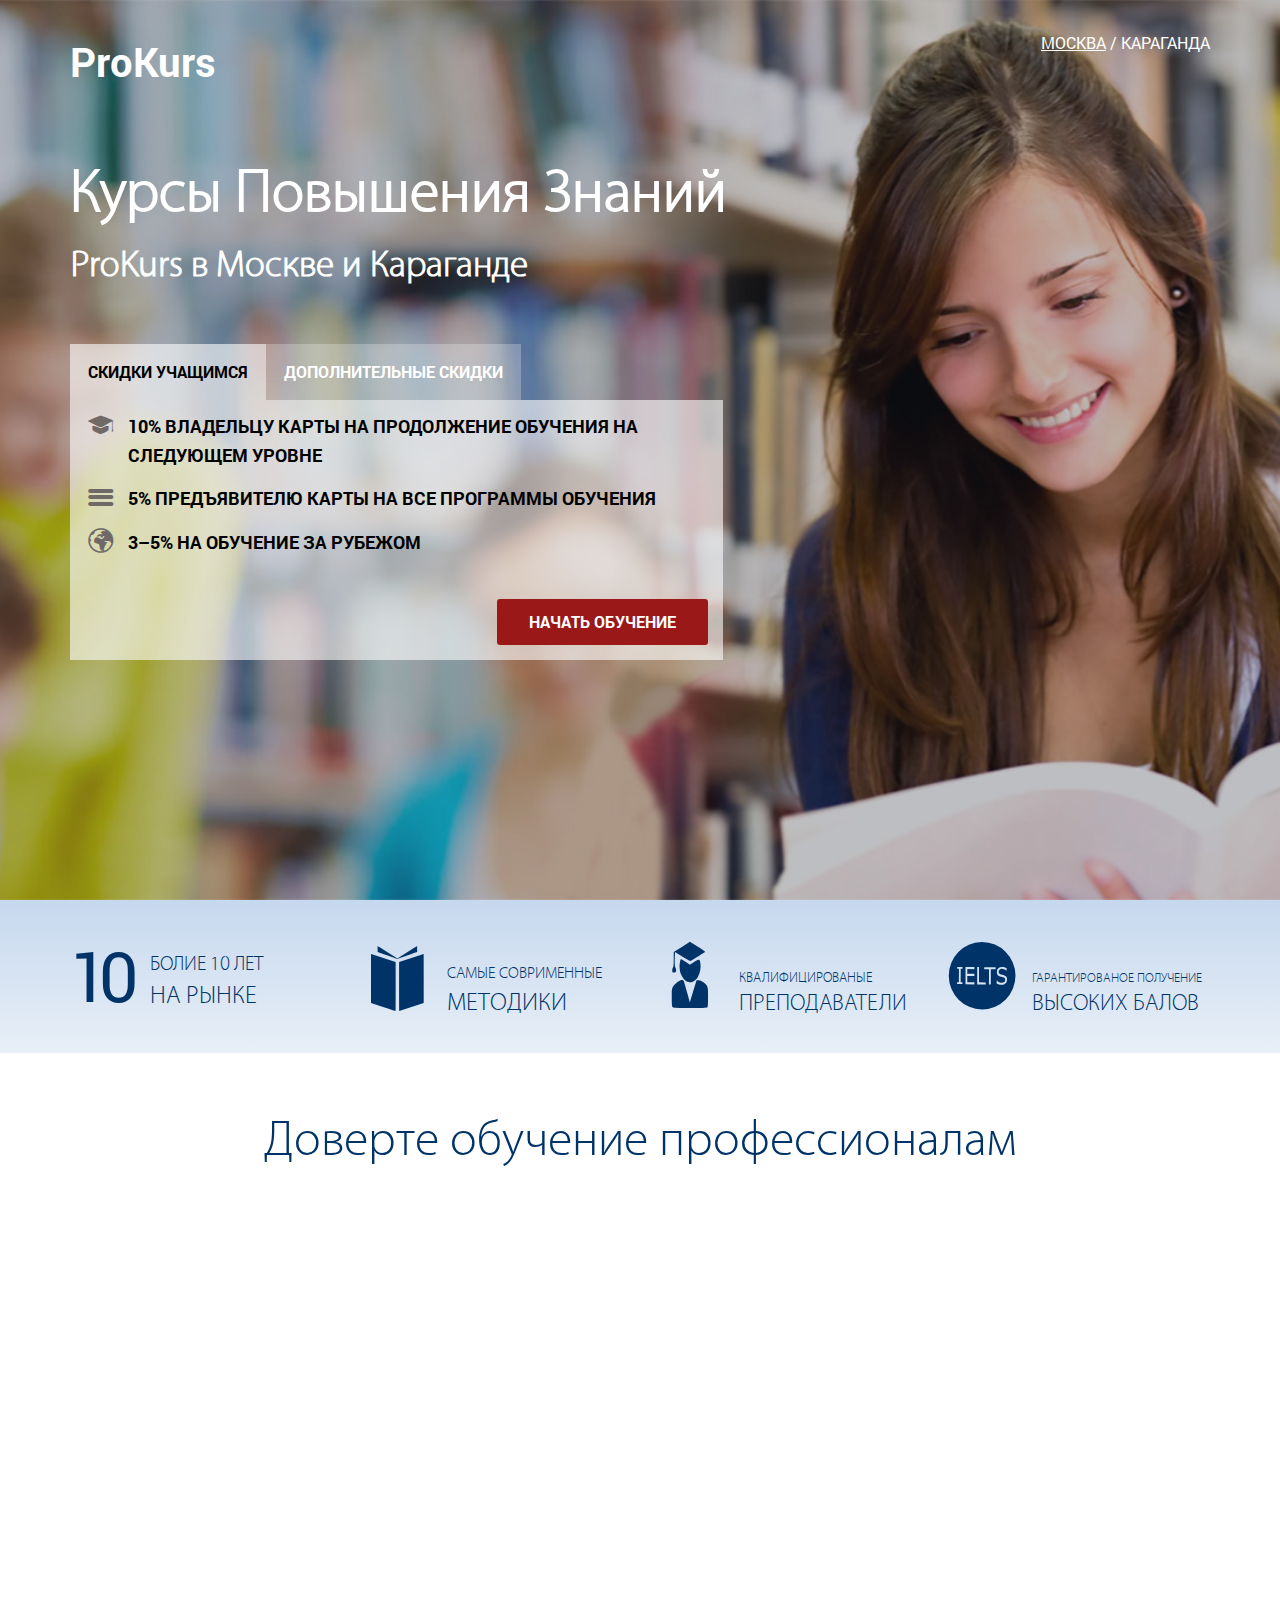
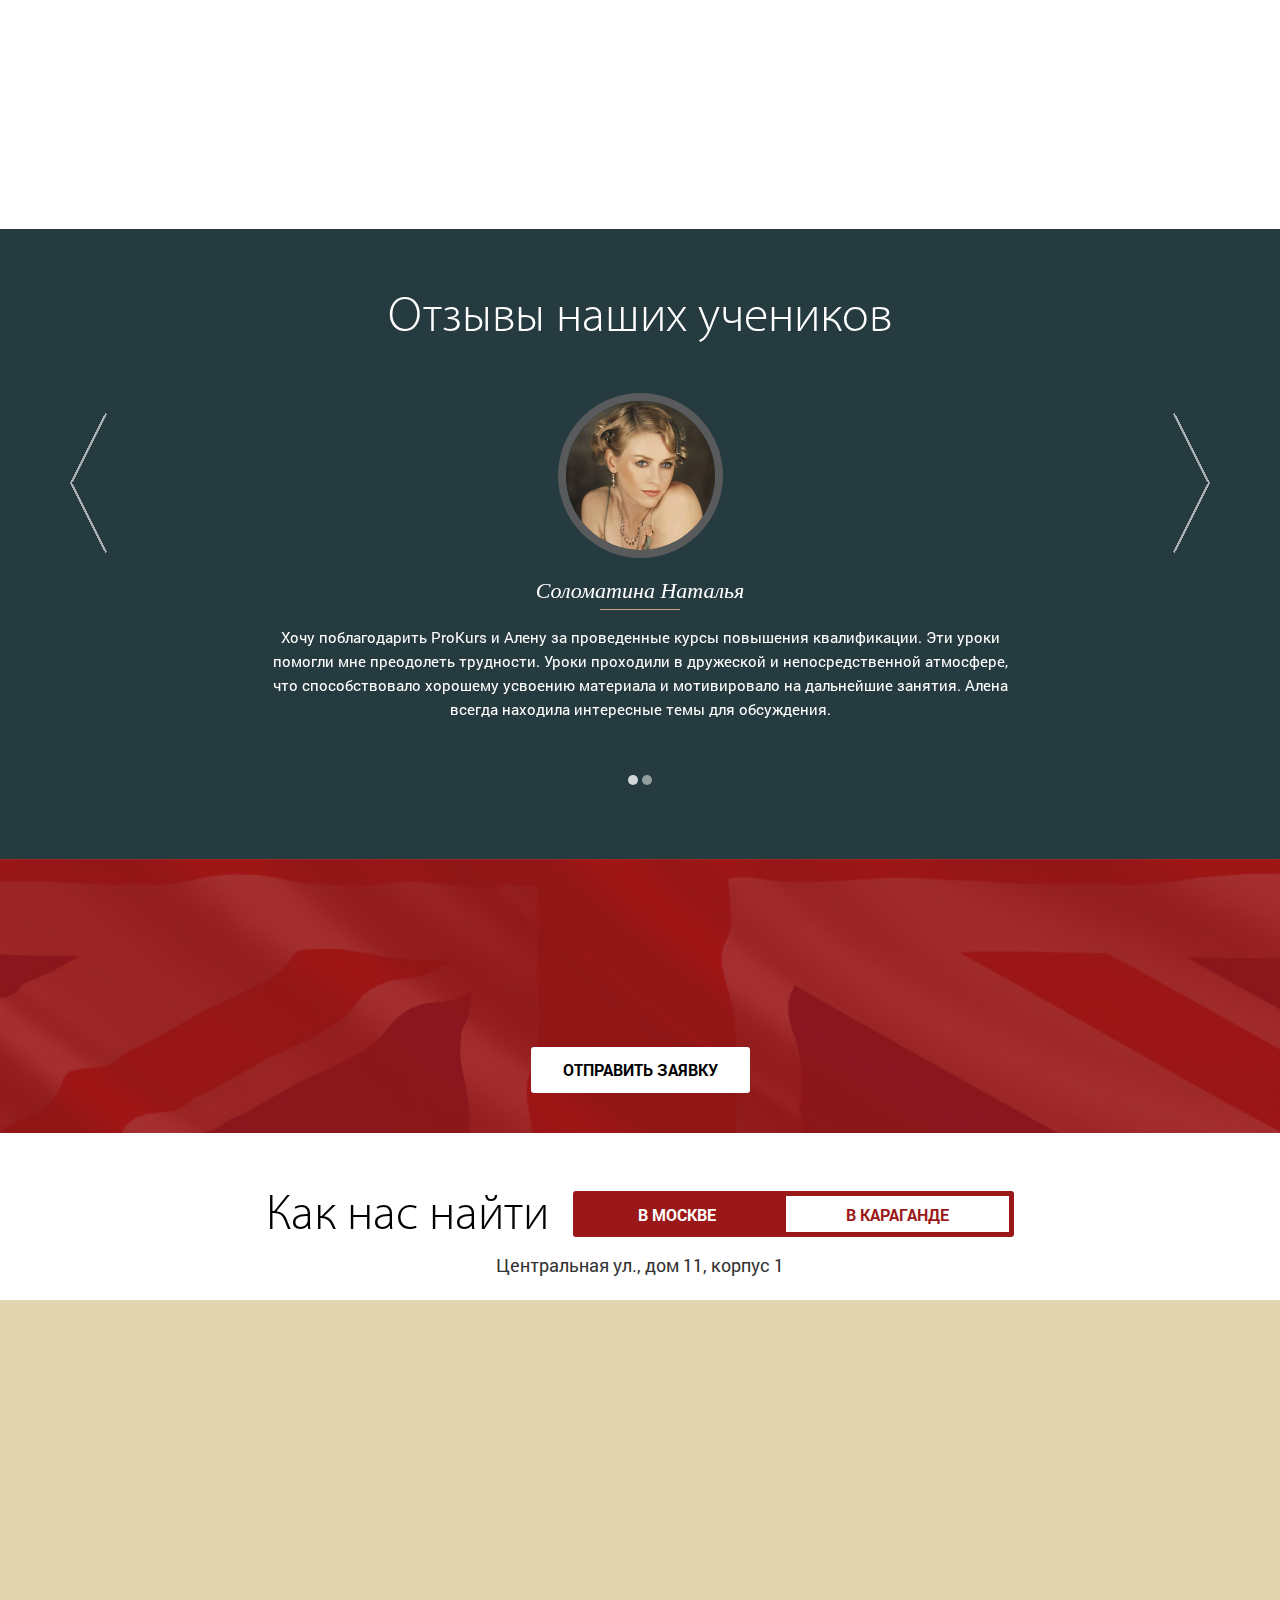
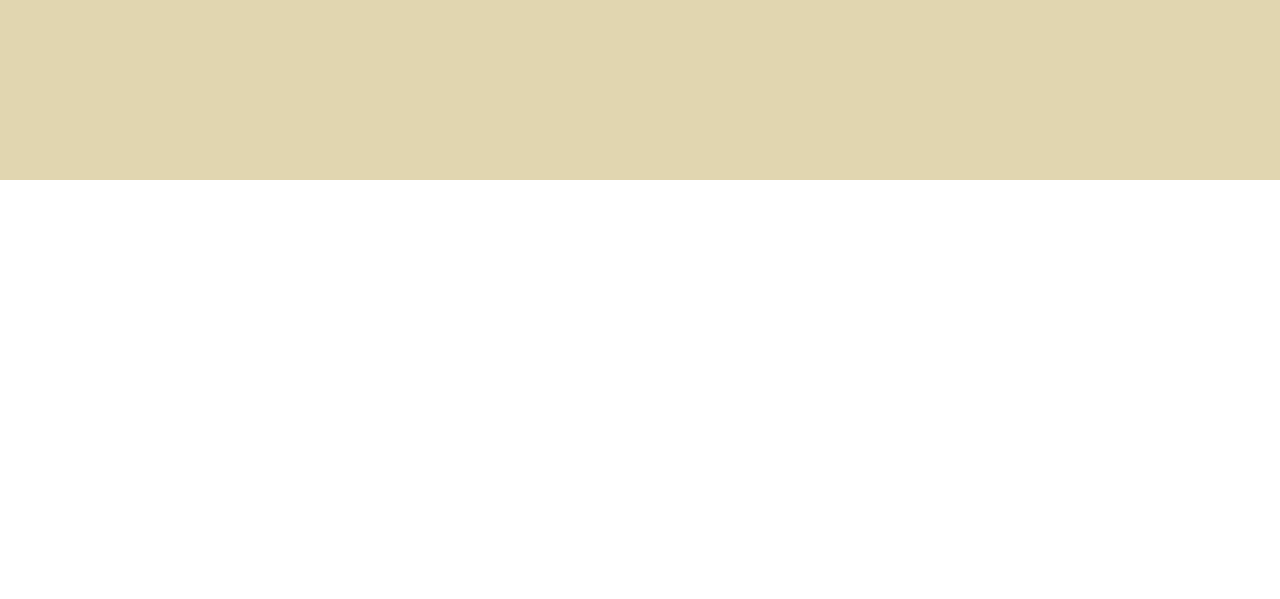
==== commit a0ad9197: "fin comm" ====
--- a/index.html
+++ b/index.html
@@ -38,8 +38,8 @@
 									<span class="tab">Караганда</span>
 								</div>
 								<div class="tab_content">
-									<div class="tab_item">+7 (999) 999-99-99 </div>
-									<div class="tab_item">+7 (888) 888-88-88 </div>
+									<div class="tab_item cor_1">+7 (999) 999-99-99 </div>
+									<div class="tab_item cor_1">+7 (888) 888-88-88 </div>
 								</div>
 							</div>
 						</div>
@@ -72,7 +72,7 @@
 									</ul>
 								</div>
 								<div class="tab_item">
-									<p>Lorem ipsum dolor sit amet, consectetur adipisicing elit. Maxime, aspernatur vitae totam officia doloribus dolores fugiat. Maxime, assumenda, impedit, iste sunt nemo corrupti in illo blanditiis quasi molestias cum ipsam.</p>
+									<p>Lorem ipsum dolor sit amet, consectetur adipisicing elit. Maxime, aspernatur vitae totam officia doloribus dolores fugiat. Maxime, assumenda, impedit, iste sunt nemo corrupti in illo blanditiis quasi molestias cum ipsam.Lorem ipsum dolor sit amet, consectetur adipisicing elit. Maxime, aspernatur vitae totam officia doloribus dolores fugiat. Maxime, assumenda, impedit, iste sunt nemo corrupti in illo blanditiis quasi molestias cum ipsam.Lorem ipsum dolor sit amet, consectetur adipisicing elit. Maxime, aspernatur vitae totam officia doloribus dolores fugiat. Maxime, assumenda, impedit, iste sunt nemo corrupti in illo blanditiis quasi molestias cum ipsam.Lorem ipsum dolor sit amet, consectetur adipisicing elit. Maxime, aspernatur vitae totam officia doloribus dolores fugiat. Maxime, assumenda, impedit, iste sunt nemo corrupti in illo blanditiis quasi molestias cum ipsam.</p>
 								</div>
 								<div class="button_wrap ">
 									<a href="#hidden_form" class="button btn_red popup_c">Начать обучение</a>
@@ -259,14 +259,14 @@
 		</div> 
 		<div class="wrapper clearfix">
 			<div class="tab_content">
-				<div class="tab_item">Центральная ул., дом 11, корпус 1
+				<div class="tab_item mp">Центральная ул., дом 11, корпус 1
 					<div class="map">
-						<div class="hidden"><script type="text/javascript" charset="utf-8" async src="https://api-maps.yandex.ru/services/constructor/1.0/js/?um=constructor%3A5f83055cc8ac81315e233e34c530a2b68f0acd93d1672ec694ef0ad80e716f36&amp;height=480&amp;lang=ru_RU&amp;scroll=true"></script></div>
-					</div>
-				</div>
-				<div class="tab_item">Центральная ул., дом 22, корпус 2
+						<script type="text/javascript" charset="utf-8" async src="https://api-maps.yandex.ru/services/constructor/1.0/js/?um=constructor%3A5f83055cc8ac81315e233e34c530a2b68f0acd93d1672ec694ef0ad80e716f36&amp;height=480&amp;lang=ru_RU&amp;scroll=true"></script>
+					</div>
+				</div>
+				<div class="tab_item mp">Центральная ул., дом 22, корпус 2
 					<div class="map">
-						<div class="hidden"><script type="text/javascript" charset="utf-8" async src="https://api-maps.yandex.ru/services/constructor/1.0/js/?um=constructor%3Aa96e40e764acd1d3e8313b34604527d06e8fec78892b129d529aa509dab8bbb0&amp;height=480&amp;lang=ru_RU&amp;scroll=true"></script></div>
+						<script type="text/javascript" charset="utf-8" async src="https://api-maps.yandex.ru/services/constructor/1.0/js/?um=constructor%3Aa96e40e764acd1d3e8313b34604527d06e8fec78892b129d529aa509dab8bbb0&amp;height=480&amp;lang=ru_RU&amp;scroll=true"></script>
 					</div>
 				</div>
 			</div>
--- a/css/main.css
+++ b/css/main.css
@@ -56,9 +56,20 @@
   text-align: center;
   margin-top: 60px;
   color: #9B1818; }
-
+.cor_1 {
+	position: absolute;
+	right: 0;
+}
+	
 .tab_item {
-  display: none; }
+  display: none;
+	overflow: auto;
+	height: 180px;	
+  }
+
+.wrapper .tab_content .mp{
+	height: auto;
+}
 
 .tab_item:first-child {
   display: block; }
@@ -122,7 +133,10 @@
     font-family: "RobotoBold", sans-serif;
     font-size: 18px;
     color: #000;
-    text-transform: uppercase; }
+    text-transform: uppercase;
+	height: 260px;
+	
+	}
 
 .button {
   border: none;
@@ -147,7 +161,11 @@
     color: #000; }
 
 .button_wrap {
-  text-align: right; }
+    text-align: right;
+    bottom: 15px;
+    position: absolute;
+    right: 30px;
+}
 
 a.button {
   color: #fff;
